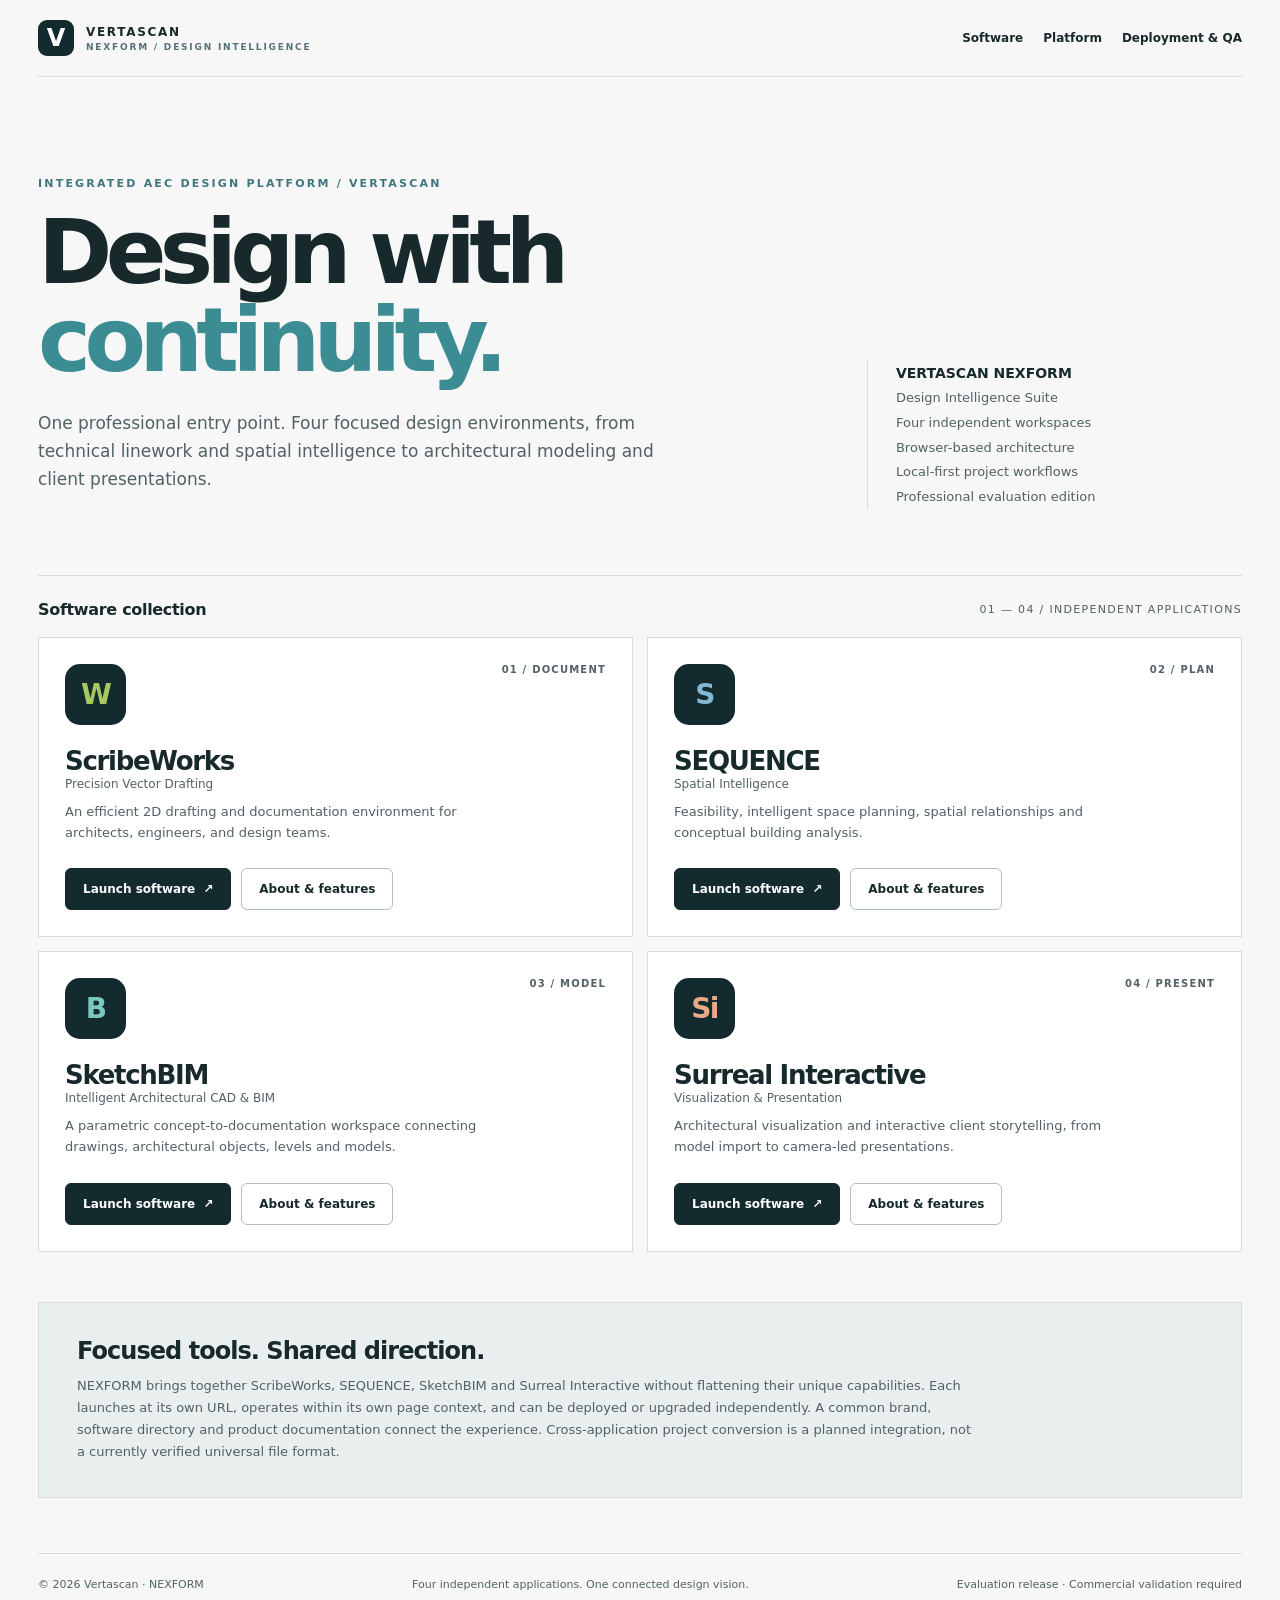
==== index.html @ c057e094 "Add files via upload" ====
<!doctype html><html lang="en"><head><meta charset="utf-8"><meta name="viewport" content="width=device-width,initial-scale=1"><meta name="theme-color" content="#132a2e"><meta name="description" content="Vertascan NEXFORM: integrated design intelligence suite with four independent browser-based creative AEC software products."><title>Vertascan NEXFORM — Design Intelligence Suite</title><link rel="icon" href="data:image/svg+xml,%3Csvg xmlns='http://www.w3.org/2000/svg' viewBox='0 0 64 64'%3E%3Crect width='64' height='64' rx='13' fill='%23132a2e'/%3E%3Cpath d='M14 17l18 32L50 17' stroke='%2386d6cc' stroke-width='8' fill='none'/%3E%3C/svg%3E"><link rel="stylesheet" href="assets/suite.css"></head><body><div class="shell"><header class="head"><a class="brand" href="index.html" aria-label="NEXFORM suite home"><span class="mark">V</span><span>VERTASCAN<small>NEXFORM / DESIGN INTELLIGENCE</small></span></a><nav class="nav"><a href="index.html#applications">Software</a><a href="index.html#platform">Platform</a><a href="README.html">Deployment &amp; QA</a></nav></header><main><section class="hero"><div><div class="eyebrow">Integrated AEC Design Platform / Vertascan</div><h1>Design with<br><span>continuity.</span></h1><p>One professional entry point. Four focused design environments, from technical linework and spatial intelligence to architectural modeling and client presentations.</p></div><div class="hero-side"><b>VERTASCAN NEXFORM</b>Design Intelligence Suite<br>Four independent workspaces<br>Browser-based architecture<br>Local-first project workflows<br>Professional evaluation edition</div></section><section id="applications" aria-label="Software applications"><div class="sectionbar"><h2>Software collection</h2><span class="number">01 — 04 / INDEPENDENT APPLICATIONS</span></div><div class="catalog"><article class="app" style="--ac:#A8C85F"><div class="app-top"><div class="app-icon" aria-label="ScribeWorks icon">W</div><div class="app-label">01 / DOCUMENT</div></div><h3>ScribeWorks</h3><div class="small">Precision Vector Drafting</div><p>An efficient 2D drafting and documentation environment for architects, engineers, and design teams.</p><div class="app-bottom"><a class="button" href="apps/scribeworks/index.html">Launch software <span aria-hidden="true">↗</span></a><a class="button ghost" href="apps/scribeworks/about/index.html">About &amp; features</a></div></article><article class="app" style="--ac:#83B8D5"><div class="app-top"><div class="app-icon" aria-label="SEQUENCE icon">S</div><div class="app-label">02 / PLAN</div></div><h3>SEQUENCE</h3><div class="small">Spatial Intelligence</div><p>Feasibility, intelligent space planning, spatial relationships and conceptual building analysis.</p><div class="app-bottom"><a class="button" href="apps/sequence/index.html">Launch software <span aria-hidden="true">↗</span></a><a class="button ghost" href="apps/sequence/about/index.html">About &amp; features</a></div></article><article class="app" style="--ac:#7BC9BC"><div class="app-top"><div class="app-icon" aria-label="SketchBIM icon">B</div><div class="app-label">03 / MODEL</div></div><h3>SketchBIM</h3><div class="small">Intelligent Architectural CAD & BIM</div><p>A parametric concept-to-documentation workspace connecting drawings, architectural objects, levels and models.</p><div class="app-bottom"><a class="button" href="apps/sketchbim/index.html">Launch software <span aria-hidden="true">↗</span></a><a class="button ghost" href="apps/sketchbim/about/index.html">About &amp; features</a></div></article><article class="app" style="--ac:#E6AA85"><div class="app-top"><div class="app-icon" aria-label="Surreal Interactive icon">Si</div><div class="app-label">04 / PRESENT</div></div><h3>Surreal Interactive</h3><div class="small">Visualization & Presentation</div><p>Architectural visualization and interactive client storytelling, from model import to camera-led presentations.</p><div class="app-bottom"><a class="button" href="apps/surreal/index.html">Launch software <span aria-hidden="true">↗</span></a><a class="button ghost" href="apps/surreal/about/index.html">About &amp; features</a></div></article></div></section><section id="platform" class="band"><h2>Focused tools. Shared direction.</h2><p>NEXFORM brings together ScribeWorks, SEQUENCE, SketchBIM and Surreal Interactive without flattening their unique capabilities. Each launches at its own URL, operates within its own page context, and can be deployed or upgraded independently. A common brand, software directory and product documentation connect the experience. Cross-application project conversion is a planned integration, not a currently verified universal file format.</p></section></main><footer class="footer"><span>© 2026 Vertascan · NEXFORM</span><span>Four independent applications. One connected design vision.</span><span>Evaluation release · Commercial validation required</span></footer></div></body></html>
---- assets/suite.css ----
:root{--bg:#f6f7f6;--fg:#18292b;--sub:#526166;--line:#d5ddde;--card:#fff;--ink:#132a2e;--a:#1d6a70;font-family:Inter,system-ui,-apple-system,Segoe UI,sans-serif;color-scheme:light}*{box-sizing:border-box}html{scroll-behavior:smooth}body{margin:0;background:var(--bg);color:var(--fg)}a{text-decoration:none;color:inherit}button{font:inherit;cursor:pointer}button:focus-visible,a:focus-visible{outline:3px solid #239eaf;outline-offset:3px}.shell{max-width:1360px;padding:0 38px;margin:auto}.head{display:flex;align-items:center;justify-content:space-between;gap:18px;padding:20px 0;border-bottom:1px solid var(--line)}.brand{display:flex;align-items:center;gap:12px;font-size:12px;letter-spacing:.14em;font-weight:800}.mark{width:36px;height:36px;background:var(--ink);color:#fff;display:grid;place-items:center;border-radius:9px;font-size:24px;font-weight:800;letter-spacing:-.12em;padding-right:3px}.brand small{display:block;color:#567077;font-size:9px;font-weight:600;letter-spacing:.2em;margin-top:3px}.nav{display:flex;flex-wrap:wrap;gap:20px;font-size:12px;font-weight:650}.nav a:hover,.textlink:hover{color:var(--a)}.hero{padding:100px 0 65px;display:grid;grid-template-columns:1.35fr .65fr;gap:50px;align-items:end}.eyebrow{font-size:11px;letter-spacing:.2em;font-weight:800;color:#3f777d;text-transform:uppercase}.hero h1{font-size:clamp(48px,7vw,105px);letter-spacing:-.075em;line-height:.98;margin:19px 0 24px;font-weight:750}.hero h1 span{color:#3c8d93}.hero p{font-size:17px;line-height:1.65;color:var(--sub);max-width:620px}.hero-side{border-left:1px solid var(--line);padding-left:28px;font-size:13px;line-height:1.9;color:var(--sub)}.hero-side b{display:block;color:var(--fg);font-size:14px}.sectionbar{display:flex;align-items:center;justify-content:space-between;gap:12px;border-top:1px solid var(--line);padding:24px 0 18px}.sectionbar h2{font-size:16px;margin:0;letter-spacing:-.02em}.muted{color:var(--sub);font-size:12px}.catalog{display:grid;grid-template-columns:repeat(2,minmax(0,1fr));gap:14px;margin:0 0 50px}.app{background:var(--card);border:1px solid var(--line);min-height:292px;padding:26px;display:flex;flex-direction:column;transition:transform .16s,box-shadow .16s}.app:hover{transform:translateY(-3px);box-shadow:0 16px 40px #17252c14}.app-top{display:flex;align-items:flex-start;justify-content:space-between}.app-icon{height:61px;width:61px;border-radius:15px;display:grid;place-items:center;background:var(--ink);color:var(--ac);font-size:28px;letter-spacing:-.06em;font-weight:850}.app-label{font-size:10px;letter-spacing:.12em;font-weight:800;color:var(--sub)}.app h3{font-size:26px;margin:21px 0 1px;letter-spacing:-.05em}.app p{line-height:1.6;color:var(--sub);font-size:13px;max-width:430px;margin:11px 0 25px}.app-bottom{display:flex;align-items:center;flex-wrap:wrap;gap:10px;margin-top:auto}.button{background:var(--ink);color:#fff;border:1px solid var(--ink);display:inline-flex;align-items:center;justify-content:center;gap:8px;padding:11px 17px;border-radius:6px;font-size:12px;font-weight:750;min-height:42px}.button:hover{background:#23585e}.button.ghost{background:transparent;color:var(--fg);border-color:#aebec0}.button.ghost:hover{background:#edf2f2}.number{font-size:11px;color:var(--sub);letter-spacing:.12em}.band{background:#e9eeee;padding:34px 38px;margin:20px 0 55px;border:1px solid var(--line)}.band h2{margin:0 0 10px;font-size:24px;letter-spacing:-.04em}.band p{margin:0;line-height:1.7;color:var(--sub);font-size:13px;max-width:900px}.footer{border-top:1px solid var(--line);padding:24px 0 34px;display:flex;gap:24px;flex-wrap:wrap;justify-content:space-between;color:var(--sub);font-size:11px}.detail-hero{padding:70px 0 36px;display:flex;align-items:flex-start;gap:30px}.detail-hero .app-icon{height:88px;width:88px;font-size:39px;flex-shrink:0}.detail-hero h1{margin:4px 0;font-size:clamp(36px,6vw,65px);line-height:1;letter-spacing:-.06em}.detail-hero p{font-size:15px;color:var(--sub);max-width:720px;line-height:1.65}.detail-buttons{display:flex;gap:10px;flex-wrap:wrap;margin:10px 0 42px}.tabbar{display:flex;gap:22px;border-bottom:1px solid var(--line);margin:0 0 25px}.tabbar button{background:transparent;border:0;border-bottom:3px solid transparent;padding:13px 1px;color:var(--sub);font-size:13px;font-weight:700}.tabbar button[aria-selected=true]{border-color:var(--a);color:var(--fg)}.pane{display:none;padding-bottom:45px;min-height:250px}.pane.active{display:block}.pane h2{font-size:23px;letter-spacing:-.04em}.pane p{line-height:1.75;color:var(--sub);max-width:850px}.features{display:grid;grid-template-columns:repeat(2,minmax(0,1fr));gap:12px;list-style:none;padding:0}.features li{padding:18px;border:1px solid var(--line);background:white;min-height:72px;font-weight:600;font-size:13px}.features li:before{content:'↗';color:var(--a);font-weight:bold;margin-right:12px}.note{background:#e9eeee;border-left:3px solid #40898e;padding:16px 20px;margin:20px 0;color:var(--sub);font-size:12px;line-height:1.7}.small{font-size:12px;color:var(--sub)}@media(max-width:760px){.shell{padding:0 18px}.head{align-items:flex-start}.nav{gap:10px}.hero{grid-template-columns:1fr;padding:65px 0 35px;gap:20px}.hero-side{padding-left:16px}.catalog,.features{grid-template-columns:1fr}.app{min-height:280px;padding:20px}.detail-hero{gap:16px;padding-top:40px}.detail-hero .app-icon{height:65px;width:65px;font-size:27px}.band{padding:20px}.footer{gap:10px}}
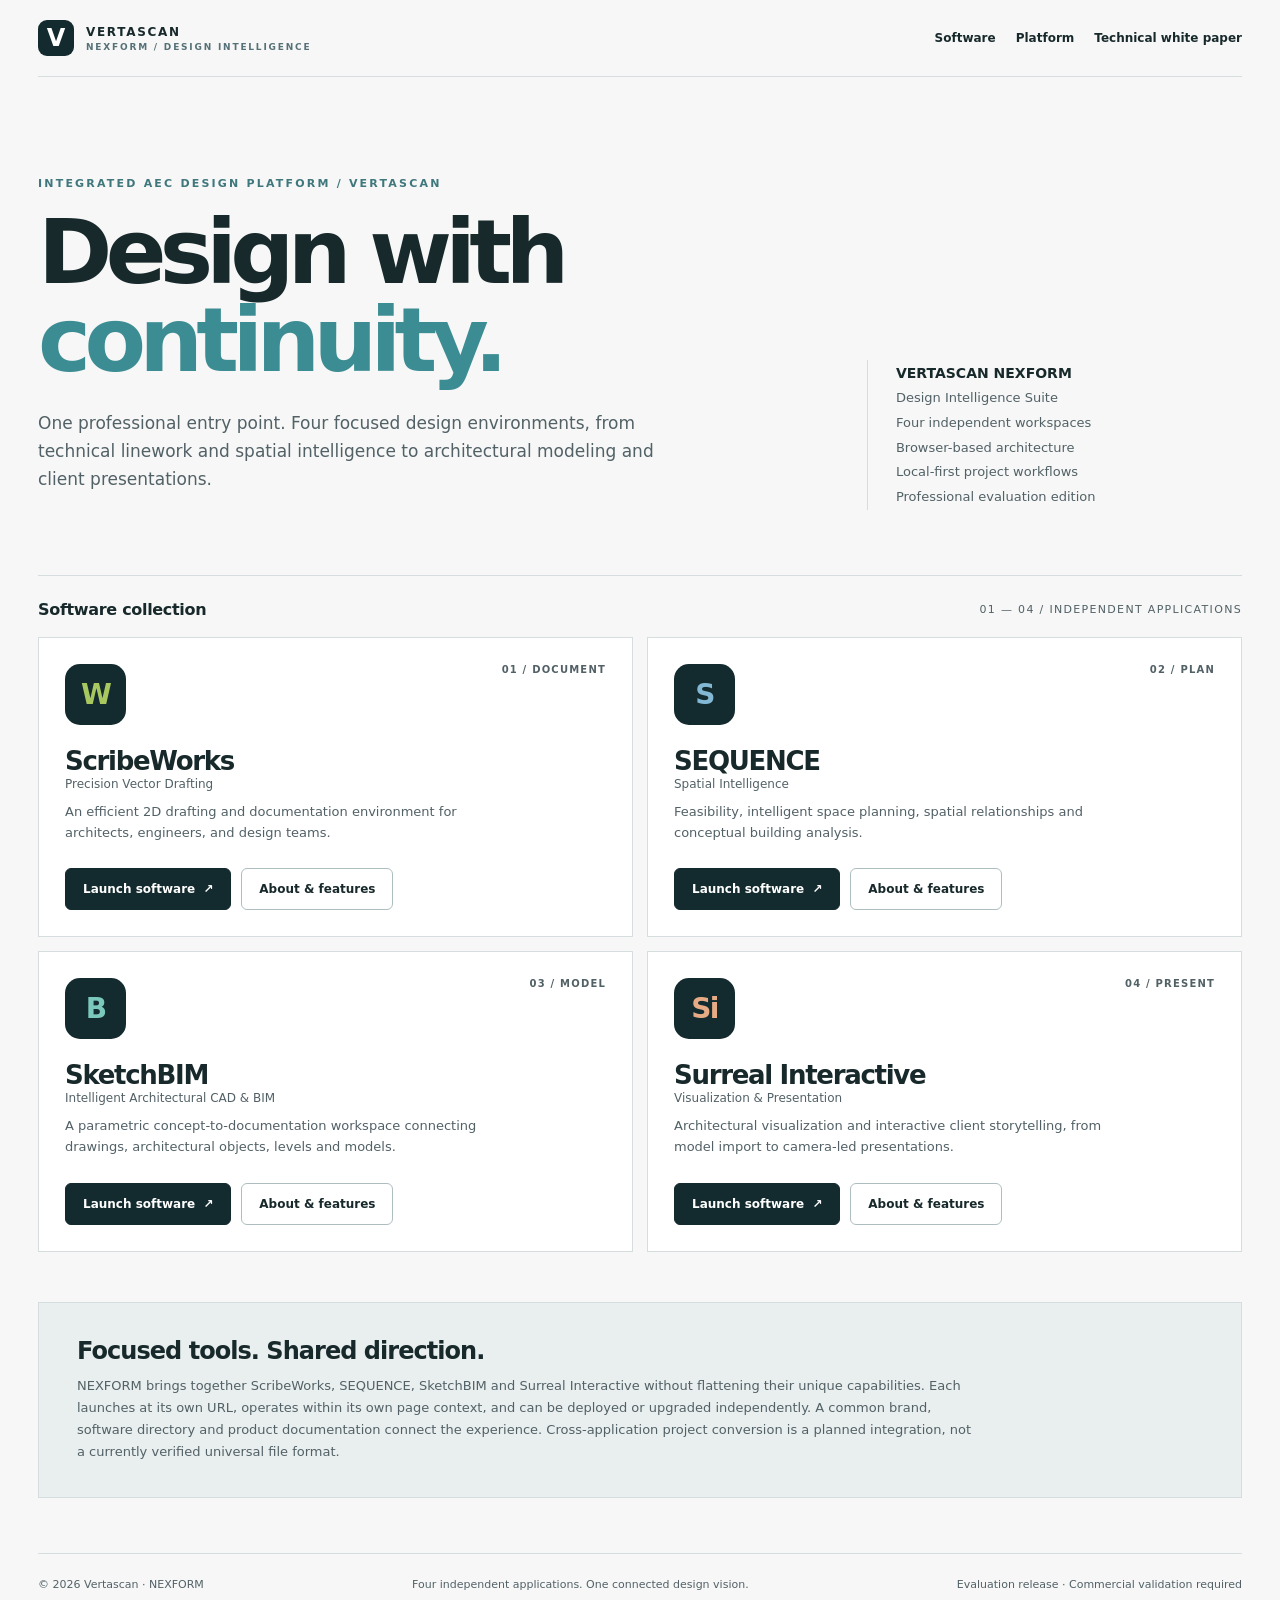
==== commit c327d7f3: "Add files via upload" ====
--- a/index.html
+++ b/index.html
@@ -1 +1 @@
-<!doctype html><html lang="en"><head><meta charset="utf-8"><meta name="viewport" content="width=device-width,initial-scale=1"><meta name="theme-color" content="#132a2e"><meta name="description" content="Vertascan NEXFORM: integrated design intelligence suite with four independent browser-based creative AEC software products."><title>Vertascan NEXFORM — Design Intelligence Suite</title><link rel="icon" href="data:image/svg+xml,%3Csvg xmlns='http://www.w3.org/2000/svg' viewBox='0 0 64 64'%3E%3Crect width='64' height='64' rx='13' fill='%23132a2e'/%3E%3Cpath d='M14 17l18 32L50 17' stroke='%2386d6cc' stroke-width='8' fill='none'/%3E%3C/svg%3E"><link rel="stylesheet" href="assets/suite.css"></head><body><div class="shell"><header class="head"><a class="brand" href="index.html" aria-label="NEXFORM suite home"><span class="mark">V</span><span>VERTASCAN<small>NEXFORM / DESIGN INTELLIGENCE</small></span></a><nav class="nav"><a href="index.html#applications">Software</a><a href="index.html#platform">Platform</a><a href="README.html">Deployment &amp; QA</a></nav></header><main><section class="hero"><div><div class="eyebrow">Integrated AEC Design Platform / Vertascan</div><h1>Design with<br><span>continuity.</span></h1><p>One professional entry point. Four focused design environments, from technical linework and spatial intelligence to architectural modeling and client presentations.</p></div><div class="hero-side"><b>VERTASCAN NEXFORM</b>Design Intelligence Suite<br>Four independent workspaces<br>Browser-based architecture<br>Local-first project workflows<br>Professional evaluation edition</div></section><section id="applications" aria-label="Software applications"><div class="sectionbar"><h2>Software collection</h2><span class="number">01 — 04 / INDEPENDENT APPLICATIONS</span></div><div class="catalog"><article class="app" style="--ac:#A8C85F"><div class="app-top"><div class="app-icon" aria-label="ScribeWorks icon">W</div><div class="app-label">01 / DOCUMENT</div></div><h3>ScribeWorks</h3><div class="small">Precision Vector Drafting</div><p>An efficient 2D drafting and documentation environment for architects, engineers, and design teams.</p><div class="app-bottom"><a class="button" href="apps/scribeworks/index.html">Launch software <span aria-hidden="true">↗</span></a><a class="button ghost" href="apps/scribeworks/about/index.html">About &amp; features</a></div></article><article class="app" style="--ac:#83B8D5"><div class="app-top"><div class="app-icon" aria-label="SEQUENCE icon">S</div><div class="app-label">02 / PLAN</div></div><h3>SEQUENCE</h3><div class="small">Spatial Intelligence</div><p>Feasibility, intelligent space planning, spatial relationships and conceptual building analysis.</p><div class="app-bottom"><a class="button" href="apps/sequence/index.html">Launch software <span aria-hidden="true">↗</span></a><a class="button ghost" href="apps/sequence/about/index.html">About &amp; features</a></div></article><article class="app" style="--ac:#7BC9BC"><div class="app-top"><div class="app-icon" aria-label="SketchBIM icon">B</div><div class="app-label">03 / MODEL</div></div><h3>SketchBIM</h3><div class="small">Intelligent Architectural CAD & BIM</div><p>A parametric concept-to-documentation workspace connecting drawings, architectural objects, levels and models.</p><div class="app-bottom"><a class="button" href="apps/sketchbim/index.html">Launch software <span aria-hidden="true">↗</span></a><a class="button ghost" href="apps/sketchbim/about/index.html">About &amp; features</a></div></article><article class="app" style="--ac:#E6AA85"><div class="app-top"><div class="app-icon" aria-label="Surreal Interactive icon">Si</div><div class="app-label">04 / PRESENT</div></div><h3>Surreal Interactive</h3><div class="small">Visualization & Presentation</div><p>Architectural visualization and interactive client storytelling, from model import to camera-led presentations.</p><div class="app-bottom"><a class="button" href="apps/surreal/index.html">Launch software <span aria-hidden="true">↗</span></a><a class="button ghost" href="apps/surreal/about/index.html">About &amp; features</a></div></article></div></section><section id="platform" class="band"><h2>Focused tools. Shared direction.</h2><p>NEXFORM brings together ScribeWorks, SEQUENCE, SketchBIM and Surreal Interactive without flattening their unique capabilities. Each launches at its own URL, operates within its own page context, and can be deployed or upgraded independently. A common brand, software directory and product documentation connect the experience. Cross-application project conversion is a planned integration, not a currently verified universal file format.</p></section></main><footer class="footer"><span>© 2026 Vertascan · NEXFORM</span><span>Four independent applications. One connected design vision.</span><span>Evaluation release · Commercial validation required</span></footer></div></body></html>+<!doctype html><html lang="en"><head><meta charset="utf-8"><meta name="viewport" content="width=device-width,initial-scale=1"><meta name="theme-color" content="#132a2e"><meta name="description" content="Vertascan NEXFORM: integrated design intelligence suite with four independent browser-based creative AEC software products."><title>Vertascan NEXFORM — Design Intelligence Suite</title><link rel="icon" href="data:image/svg+xml,%3Csvg xmlns='http://www.w3.org/2000/svg' viewBox='0 0 64 64'%3E%3Crect width='64' height='64' rx='13' fill='%23132a2e'/%3E%3Cpath d='M14 17l18 32L50 17' stroke='%2386d6cc' stroke-width='8' fill='none'/%3E%3C/svg%3E"><link rel="stylesheet" href="assets/suite.css"></head><body><div class="shell"><header class="head"><a class="brand" href="index.html" aria-label="NEXFORM suite home"><span class="mark">V</span><span>VERTASCAN<small>NEXFORM / DESIGN INTELLIGENCE</small></span></a><nav class="nav"><a href="index.html#applications">Software</a><a href="index.html#platform">Platform</a><a href="README.html">Technical white paper</a></nav></header><main><section class="hero"><div><div class="eyebrow">Integrated AEC Design Platform / Vertascan</div><h1>Design with<br><span>continuity.</span></h1><p>One professional entry point. Four focused design environments, from technical linework and spatial intelligence to architectural modeling and client presentations.</p></div><div class="hero-side"><b>VERTASCAN NEXFORM</b>Design Intelligence Suite<br>Four independent workspaces<br>Browser-based architecture<br>Local-first project workflows<br>Professional evaluation edition</div></section><section id="applications" aria-label="Software applications"><div class="sectionbar"><h2>Software collection</h2><span class="number">01 — 04 / INDEPENDENT APPLICATIONS</span></div><div class="catalog"><article class="app" style="--ac:#A8C85F"><div class="app-top"><div class="app-icon" aria-label="ScribeWorks icon">W</div><div class="app-label">01 / DOCUMENT</div></div><h3>ScribeWorks</h3><div class="small">Precision Vector Drafting</div><p>An efficient 2D drafting and documentation environment for architects, engineers, and design teams.</p><div class="app-bottom"><a class="button" href="apps/scribeworks/index.html">Launch software <span aria-hidden="true">↗</span></a><a class="button ghost" href="apps/scribeworks/about/index.html">About &amp; features</a></div></article><article class="app" style="--ac:#83B8D5"><div class="app-top"><div class="app-icon" aria-label="SEQUENCE icon">S</div><div class="app-label">02 / PLAN</div></div><h3>SEQUENCE</h3><div class="small">Spatial Intelligence</div><p>Feasibility, intelligent space planning, spatial relationships and conceptual building analysis.</p><div class="app-bottom"><a class="button" href="apps/sequence/index.html">Launch software <span aria-hidden="true">↗</span></a><a class="button ghost" href="apps/sequence/about/index.html">About &amp; features</a></div></article><article class="app" style="--ac:#7BC9BC"><div class="app-top"><div class="app-icon" aria-label="SketchBIM icon">B</div><div class="app-label">03 / MODEL</div></div><h3>SketchBIM</h3><div class="small">Intelligent Architectural CAD & BIM</div><p>A parametric concept-to-documentation workspace connecting drawings, architectural objects, levels and models.</p><div class="app-bottom"><a class="button" href="apps/sketchbim/index.html">Launch software <span aria-hidden="true">↗</span></a><a class="button ghost" href="apps/sketchbim/about/index.html">About &amp; features</a></div></article><article class="app" style="--ac:#E6AA85"><div class="app-top"><div class="app-icon" aria-label="Surreal Interactive icon">Si</div><div class="app-label">04 / PRESENT</div></div><h3>Surreal Interactive</h3><div class="small">Visualization & Presentation</div><p>Architectural visualization and interactive client storytelling, from model import to camera-led presentations.</p><div class="app-bottom"><a class="button" href="apps/surreal/index.html">Launch software <span aria-hidden="true">↗</span></a><a class="button ghost" href="apps/surreal/about/index.html">About &amp; features</a></div></article></div></section><section id="platform" class="band"><h2>Focused tools. Shared direction.</h2><p>NEXFORM brings together ScribeWorks, SEQUENCE, SketchBIM and Surreal Interactive without flattening their unique capabilities. Each launches at its own URL, operates within its own page context, and can be deployed or upgraded independently. A common brand, software directory and product documentation connect the experience. Cross-application project conversion is a planned integration, not a currently verified universal file format.</p></section></main><footer class="footer"><span>© 2026 Vertascan · NEXFORM</span><span>Four independent applications. One connected design vision.</span><span>Evaluation release · Commercial validation required</span></footer></div></body></html>
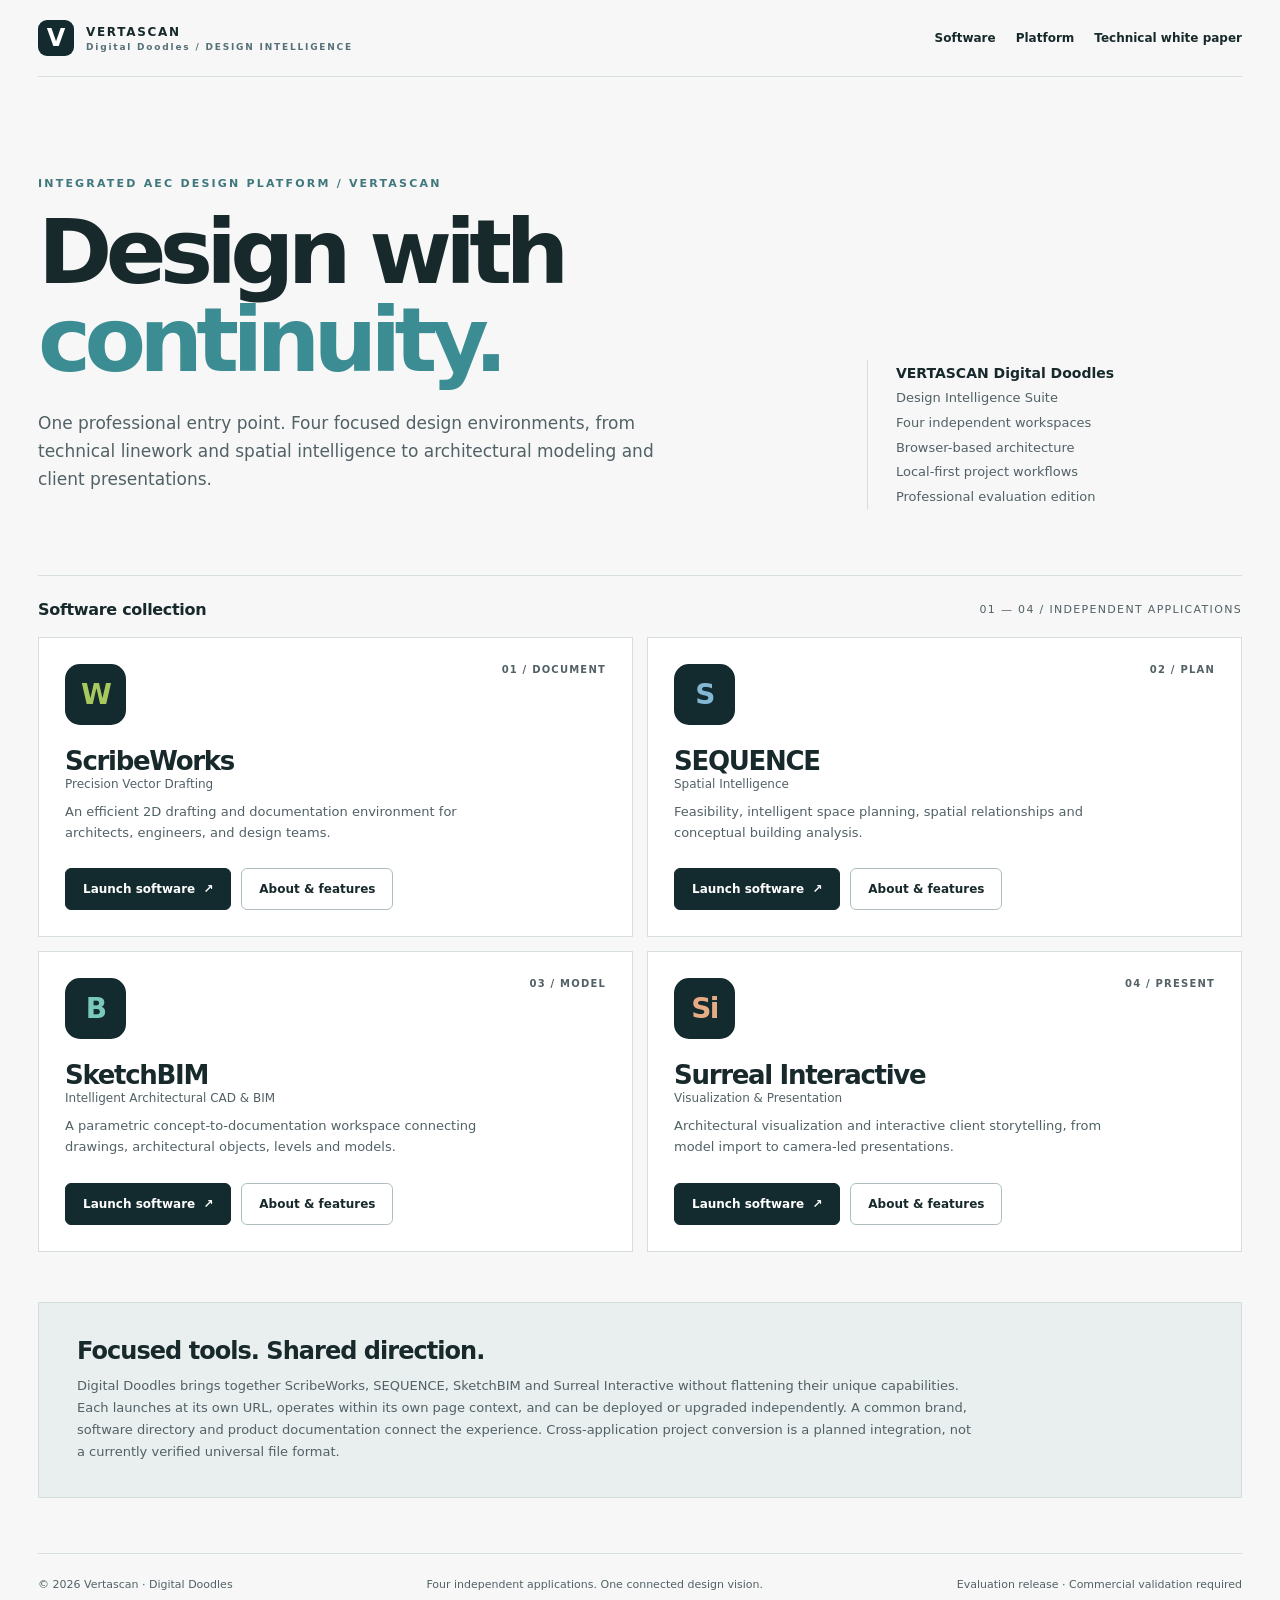
==== commit 2111bd53: "Add files via upload" ====
--- a/index.html
+++ b/index.html
@@ -1 +1 @@
-<!doctype html><html lang="en"><head><meta charset="utf-8"><meta name="viewport" content="width=device-width,initial-scale=1"><meta name="theme-color" content="#132a2e"><meta name="description" content="Vertascan NEXFORM: integrated design intelligence suite with four independent browser-based creative AEC software products."><title>Vertascan NEXFORM — Design Intelligence Suite</title><link rel="icon" href="data:image/svg+xml,%3Csvg xmlns='http://www.w3.org/2000/svg' viewBox='0 0 64 64'%3E%3Crect width='64' height='64' rx='13' fill='%23132a2e'/%3E%3Cpath d='M14 17l18 32L50 17' stroke='%2386d6cc' stroke-width='8' fill='none'/%3E%3C/svg%3E"><link rel="stylesheet" href="assets/suite.css"></head><body><div class="shell"><header class="head"><a class="brand" href="index.html" aria-label="NEXFORM suite home"><span class="mark">V</span><span>VERTASCAN<small>NEXFORM / DESIGN INTELLIGENCE</small></span></a><nav class="nav"><a href="index.html#applications">Software</a><a href="index.html#platform">Platform</a><a href="README.html">Technical white paper</a></nav></header><main><section class="hero"><div><div class="eyebrow">Integrated AEC Design Platform / Vertascan</div><h1>Design with<br><span>continuity.</span></h1><p>One professional entry point. Four focused design environments, from technical linework and spatial intelligence to architectural modeling and client presentations.</p></div><div class="hero-side"><b>VERTASCAN NEXFORM</b>Design Intelligence Suite<br>Four independent workspaces<br>Browser-based architecture<br>Local-first project workflows<br>Professional evaluation edition</div></section><section id="applications" aria-label="Software applications"><div class="sectionbar"><h2>Software collection</h2><span class="number">01 — 04 / INDEPENDENT APPLICATIONS</span></div><div class="catalog"><article class="app" style="--ac:#A8C85F"><div class="app-top"><div class="app-icon" aria-label="ScribeWorks icon">W</div><div class="app-label">01 / DOCUMENT</div></div><h3>ScribeWorks</h3><div class="small">Precision Vector Drafting</div><p>An efficient 2D drafting and documentation environment for architects, engineers, and design teams.</p><div class="app-bottom"><a class="button" href="apps/scribeworks/index.html">Launch software <span aria-hidden="true">↗</span></a><a class="button ghost" href="apps/scribeworks/about/index.html">About &amp; features</a></div></article><article class="app" style="--ac:#83B8D5"><div class="app-top"><div class="app-icon" aria-label="SEQUENCE icon">S</div><div class="app-label">02 / PLAN</div></div><h3>SEQUENCE</h3><div class="small">Spatial Intelligence</div><p>Feasibility, intelligent space planning, spatial relationships and conceptual building analysis.</p><div class="app-bottom"><a class="button" href="apps/sequence/index.html">Launch software <span aria-hidden="true">↗</span></a><a class="button ghost" href="apps/sequence/about/index.html">About &amp; features</a></div></article><article class="app" style="--ac:#7BC9BC"><div class="app-top"><div class="app-icon" aria-label="SketchBIM icon">B</div><div class="app-label">03 / MODEL</div></div><h3>SketchBIM</h3><div class="small">Intelligent Architectural CAD & BIM</div><p>A parametric concept-to-documentation workspace connecting drawings, architectural objects, levels and models.</p><div class="app-bottom"><a class="button" href="apps/sketchbim/index.html">Launch software <span aria-hidden="true">↗</span></a><a class="button ghost" href="apps/sketchbim/about/index.html">About &amp; features</a></div></article><article class="app" style="--ac:#E6AA85"><div class="app-top"><div class="app-icon" aria-label="Surreal Interactive icon">Si</div><div class="app-label">04 / PRESENT</div></div><h3>Surreal Interactive</h3><div class="small">Visualization & Presentation</div><p>Architectural visualization and interactive client storytelling, from model import to camera-led presentations.</p><div class="app-bottom"><a class="button" href="apps/surreal/index.html">Launch software <span aria-hidden="true">↗</span></a><a class="button ghost" href="apps/surreal/about/index.html">About &amp; features</a></div></article></div></section><section id="platform" class="band"><h2>Focused tools. Shared direction.</h2><p>NEXFORM brings together ScribeWorks, SEQUENCE, SketchBIM and Surreal Interactive without flattening their unique capabilities. Each launches at its own URL, operates within its own page context, and can be deployed or upgraded independently. A common brand, software directory and product documentation connect the experience. Cross-application project conversion is a planned integration, not a currently verified universal file format.</p></section></main><footer class="footer"><span>© 2026 Vertascan · NEXFORM</span><span>Four independent applications. One connected design vision.</span><span>Evaluation release · Commercial validation required</span></footer></div></body></html>+<!doctype html><html lang="en"><head><meta charset="utf-8"><meta name="viewport" content="width=device-width,initial-scale=1"><meta name="theme-color" content="#132a2e"><meta name="description" content="Vertascan Digital Doodles: integrated design intelligence suite with four independent browser-based creative AEC software products."><title>Vertascan Digital Doodles — Design Intelligence Suite</title><link rel="icon" href="data:image/svg+xml,%3Csvg xmlns='http://www.w3.org/2000/svg' viewBox='0 0 64 64'%3E%3Crect width='64' height='64' rx='13' fill='%23132a2e'/%3E%3Cpath d='M14 17l18 32L50 17' stroke='%2386d6cc' stroke-width='8' fill='none'/%3E%3C/svg%3E"><link rel="stylesheet" href="assets/suite.css"></head><body><div class="shell"><header class="head"><a class="brand" href="index.html" aria-label="Digital Doodles suite home"><span class="mark">V</span><span>VERTASCAN<small>Digital Doodles / DESIGN INTELLIGENCE</small></span></a><nav class="nav"><a href="index.html#applications">Software</a><a href="index.html#platform">Platform</a><a href="README.html">Technical white paper</a></nav></header><main><section class="hero"><div><div class="eyebrow">Integrated AEC Design Platform / Vertascan</div><h1>Design with<br><span>continuity.</span></h1><p>One professional entry point. Four focused design environments, from technical linework and spatial intelligence to architectural modeling and client presentations.</p></div><div class="hero-side"><b>VERTASCAN Digital Doodles</b>Design Intelligence Suite<br>Four independent workspaces<br>Browser-based architecture<br>Local-first project workflows<br>Professional evaluation edition</div></section><section id="applications" aria-label="Software applications"><div class="sectionbar"><h2>Software collection</h2><span class="number">01 — 04 / INDEPENDENT APPLICATIONS</span></div><div class="catalog"><article class="app" style="--ac:#A8C85F"><div class="app-top"><div class="app-icon" aria-label="ScribeWorks icon">W</div><div class="app-label">01 / DOCUMENT</div></div><h3>ScribeWorks</h3><div class="small">Precision Vector Drafting</div><p>An efficient 2D drafting and documentation environment for architects, engineers, and design teams.</p><div class="app-bottom"><a class="button" href="apps/scribeworks/index.html">Launch software <span aria-hidden="true">↗</span></a><a class="button ghost" href="apps/scribeworks/about/index.html">About &amp; features</a></div></article><article class="app" style="--ac:#83B8D5"><div class="app-top"><div class="app-icon" aria-label="SEQUENCE icon">S</div><div class="app-label">02 / PLAN</div></div><h3>SEQUENCE</h3><div class="small">Spatial Intelligence</div><p>Feasibility, intelligent space planning, spatial relationships and conceptual building analysis.</p><div class="app-bottom"><a class="button" href="apps/sequence/index.html">Launch software <span aria-hidden="true">↗</span></a><a class="button ghost" href="apps/sequence/about/index.html">About &amp; features</a></div></article><article class="app" style="--ac:#7BC9BC"><div class="app-top"><div class="app-icon" aria-label="SketchBIM icon">B</div><div class="app-label">03 / MODEL</div></div><h3>SketchBIM</h3><div class="small">Intelligent Architectural CAD & BIM</div><p>A parametric concept-to-documentation workspace connecting drawings, architectural objects, levels and models.</p><div class="app-bottom"><a class="button" href="apps/sketchbim/index.html">Launch software <span aria-hidden="true">↗</span></a><a class="button ghost" href="apps/sketchbim/about/index.html">About &amp; features</a></div></article><article class="app" style="--ac:#E6AA85"><div class="app-top"><div class="app-icon" aria-label="Surreal Interactive icon">Si</div><div class="app-label">04 / PRESENT</div></div><h3>Surreal Interactive</h3><div class="small">Visualization & Presentation</div><p>Architectural visualization and interactive client storytelling, from model import to camera-led presentations.</p><div class="app-bottom"><a class="button" href="apps/surreal/index.html">Launch software <span aria-hidden="true">↗</span></a><a class="button ghost" href="apps/surreal/about/index.html">About &amp; features</a></div></article></div></section><section id="platform" class="band"><h2>Focused tools. Shared direction.</h2><p>Digital Doodles brings together ScribeWorks, SEQUENCE, SketchBIM and Surreal Interactive without flattening their unique capabilities. Each launches at its own URL, operates within its own page context, and can be deployed or upgraded independently. A common brand, software directory and product documentation connect the experience. Cross-application project conversion is a planned integration, not a currently verified universal file format.</p></section></main><footer class="footer"><span>© 2026 Vertascan · Digital Doodles</span><span>Four independent applications. One connected design vision.</span><span>Evaluation release · Commercial validation required</span></footer></div></body></html>
